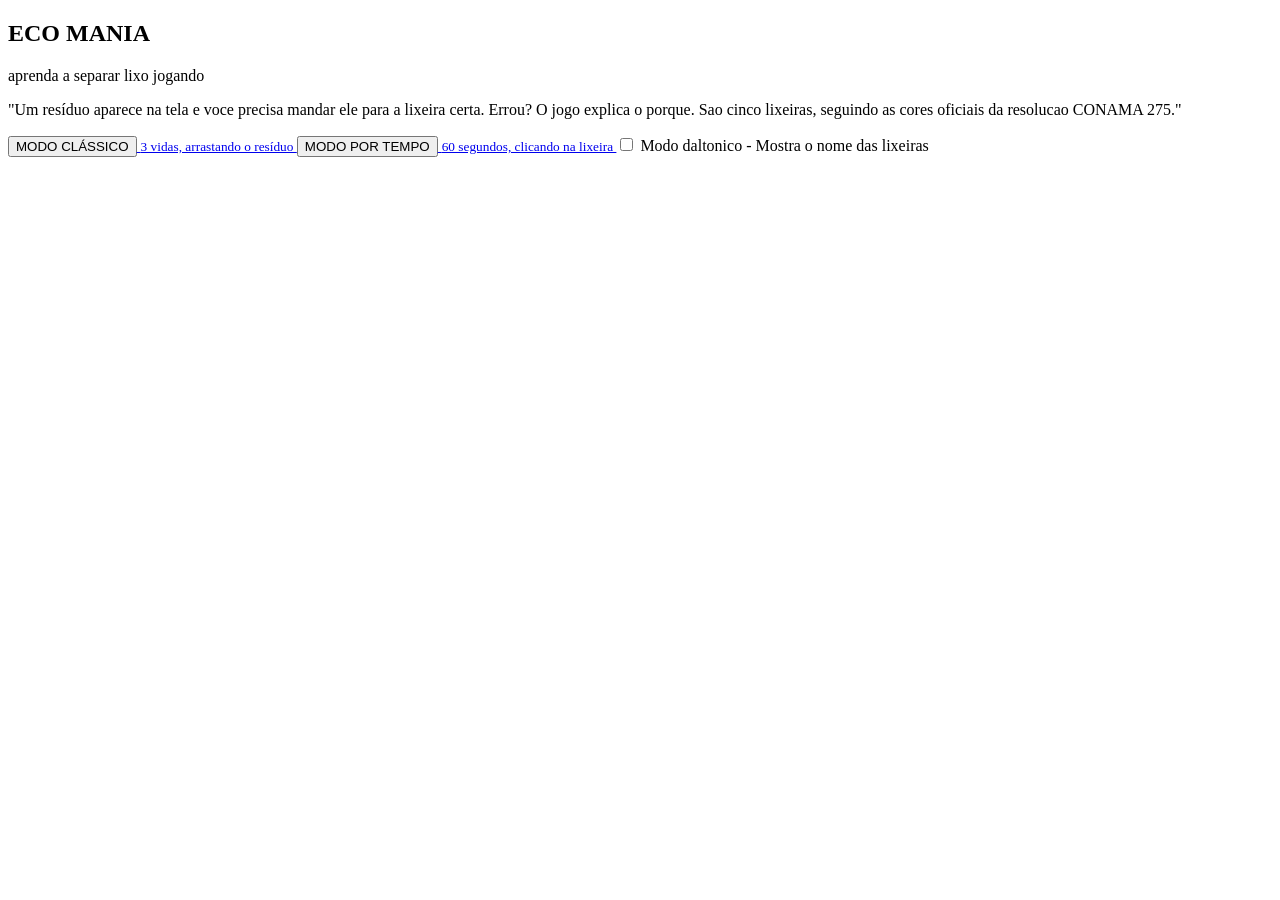
==== index.html @ cfa7be0a "Update index.html" ====
<!DOCTYPE html>
<html lang="pt-BR">
    <head>
        <meta charset="utf-8">
        <meta name="viewport" content="width=device-width, initial-scale=1.0">
        <meta title="ECO MANIA - Aprenda a separar o lixo">

    </head>
    <body>
        <section id="tela-inicial" class="tela ativa">

            <h1>ECO MANIA</h1>

            <p class="subtitulo"> aprenda a separar lixo jogando </p>
            <p class="descricao"> 
                "Um resíduo aparece na tela e voce precisa mandar ele para a lixeira certa.
                Errou? O jogo explica o porque. Sao cinco lixeiras, seguindo as cores
                oficiais da resolucao CONAMA 275." </p>
                
            <a href="game_regular.html">
                <button> MODO CLÁSSICO </button>
                <small> 3 vidas, arrastando o resíduo </small>
            </a>
            
            <a href="game_timed.html">
                <button> MODO POR TEMPO </button>
                <small> 60 segundos, clicando na lixeira </small>
            </a>

            <label class="opcao-acessibilidade">
            <input type="checkbox" id="check-daltonico">
            <span> Modo daltonico - Mostra o nome das lixeiras </span>
            </label>

        </section>
    </body>

</html>
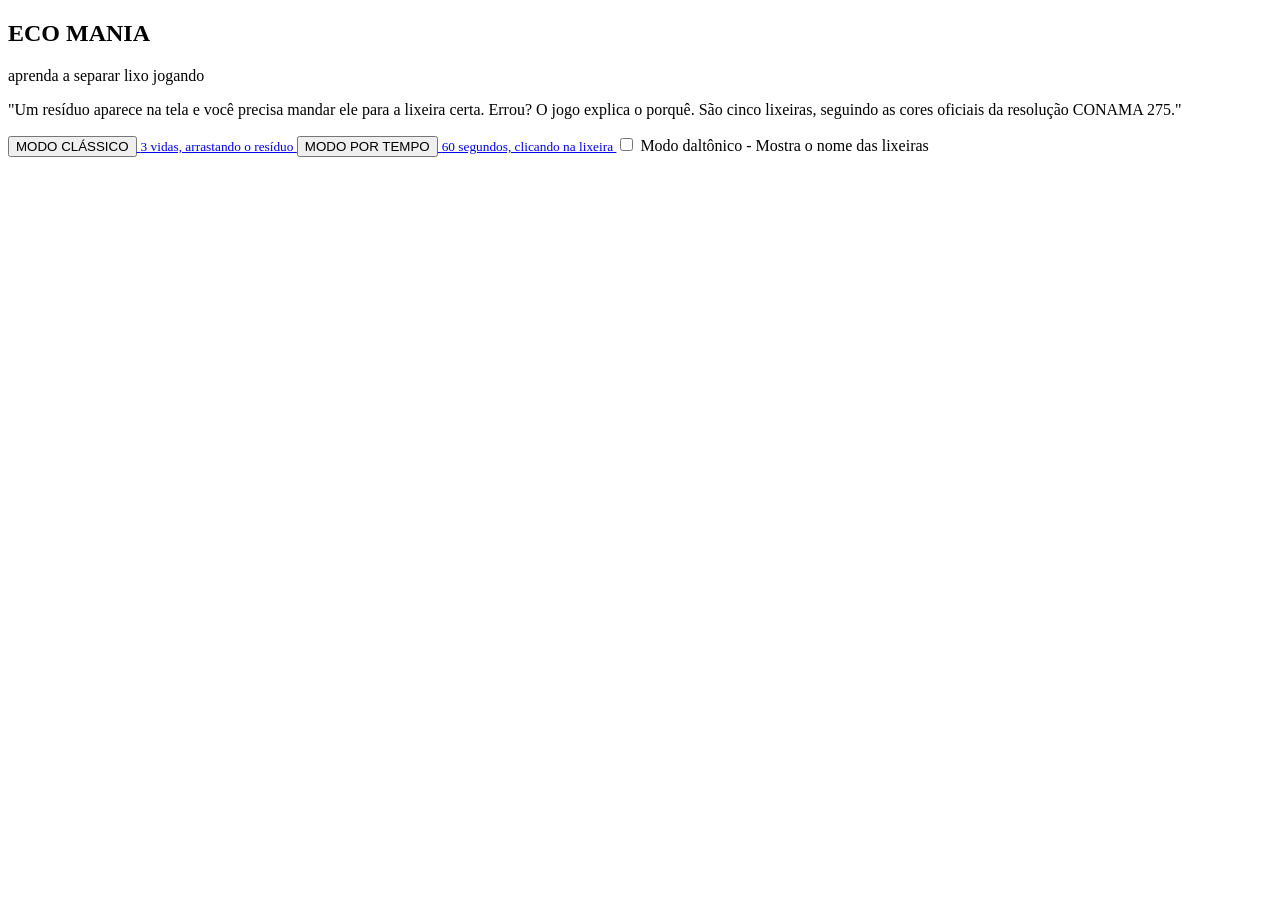
==== commit d236f3fb: "Adicionar o arquivo style.css (ainda não criado) ao html e arrumar alguns erros" ====
--- a/index.html
+++ b/index.html
@@ -4,7 +4,7 @@
         <meta charset="utf-8">
         <meta name="viewport" content="width=device-width, initial-scale=1.0">
         <meta title="ECO MANIA - Aprenda a separar o lixo">
-
+        <link rel="stylesheet" href="style.css">
     </head>
     <body>
         <section id="tela-inicial" class="tela ativa">
@@ -13,9 +13,9 @@
 
             <p class="subtitulo"> aprenda a separar lixo jogando </p>
             <p class="descricao"> 
-                "Um resíduo aparece na tela e voce precisa mandar ele para a lixeira certa.
-                Errou? O jogo explica o porque. Sao cinco lixeiras, seguindo as cores
-                oficiais da resolucao CONAMA 275." </p>
+                "Um resíduo aparece na tela e você precisa mandar ele para a lixeira certa.
+                Errou? O jogo explica o porquê. São cinco lixeiras, seguindo as cores
+                oficiais da resolução CONAMA 275." </p>
                 
             <a href="game_regular.html">
                 <button> MODO CLÁSSICO </button>
@@ -29,7 +29,7 @@
 
             <label class="opcao-acessibilidade">
             <input type="checkbox" id="check-daltonico">
-            <span> Modo daltonico - Mostra o nome das lixeiras </span>
+            <span> Modo daltônico - Mostra o nome das lixeiras </span>
             </label>
 
         </section>
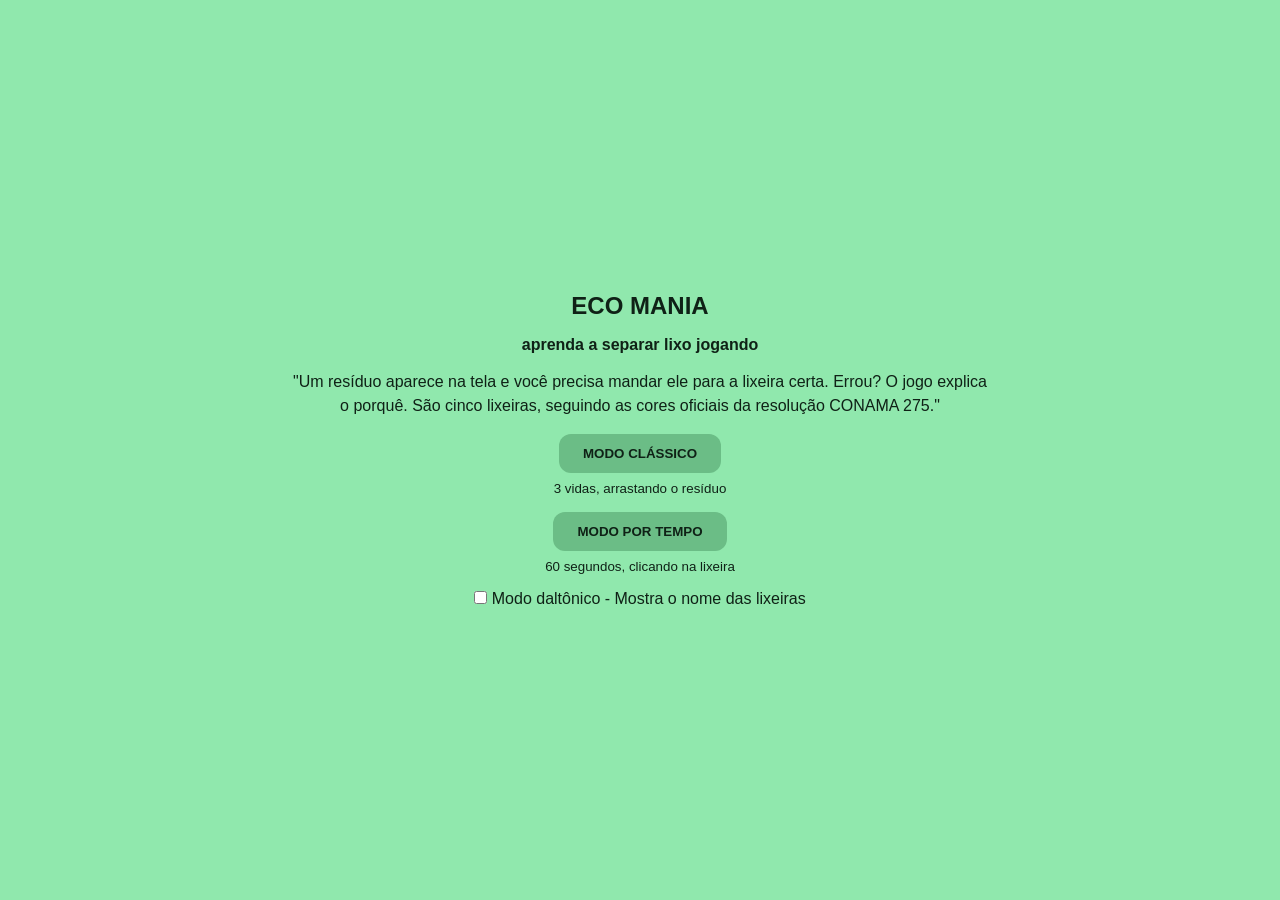
==== commit 3df2bc9c: "Criar css separados" ====
--- a/index.html
+++ b/index.html
@@ -28,8 +28,8 @@
             </a>
 
             <label class="opcao-acessibilidade">
-            <input type="checkbox" id="check-daltonico">
-            <span> Modo daltônico - Mostra o nome das lixeiras </span>
+                <input type="checkbox" id="check-daltonico">
+                <span> Modo daltônico - Mostra o nome das lixeiras </span>
             </label>
 
         </section>
--- a/style.css
+++ b/style.css
@@ -0,0 +1,95 @@
+:root {
+    --cor-fundo: rgb(144, 232, 173);
+    --cor-primaria: rgb(107, 189, 134);
+    --cor-primaria-hover: rgb(87, 155, 109);
+    --cor-texto: rgb(15, 33, 22);
+}
+
+* {
+    margin: 0;
+    padding: 0;
+    box-sizing: border-box;
+}
+
+body {
+    min-height: 100vh;
+    background-color: var(--cor-fundo);
+    color: var(--cor-texto);
+    font-family: Arial, Helvetica, sans-serif;
+}
+
+a {
+    color: inherit;
+    text-decoration: none;
+}
+
+img {
+    max-width: 100%;
+}
+
+h1, h2, h3 {
+    text-align: center;
+}
+
+button {
+    background-color: var(--cor-primaria);
+    border: none;
+    border-radius: 12px;
+    padding: 12px 24px;
+    color: var(--cor-texto);
+    font-weight: bold;
+    cursor: pointer;
+    transition: 0.2s;
+}
+
+button:hover {
+    background-color: var(--cor-primaria-hover);
+}
+
+.tela {
+    min-height: 100vh;
+    display: flex;
+    flex-direction: column;
+    justify-content: center;
+    align-items: center;
+    gap: 16px;
+    padding: 32px;
+    text-align: center;
+}
+
+.subtitulo {
+    font-weight: bold;
+}
+
+.descricao {
+    max-width: 700px;
+    line-height: 1.5;
+}
+
+.tela a {
+    display: flex;
+    flex-direction: column;
+    align-items: center;
+    gap: 8px;
+}
+
+header {
+    background-color: var(--cor-primaria);
+    padding: 16px;
+    display: flex;
+    justify-content: center;
+    align-items: center;
+    gap: 100px;
+}
+
+main {
+    padding: 32px;
+    display: flex;
+    flex-direction: column;
+    align-items: center;
+    gap: 32px;
+}
+
+section {
+    padding: 16px;
+}
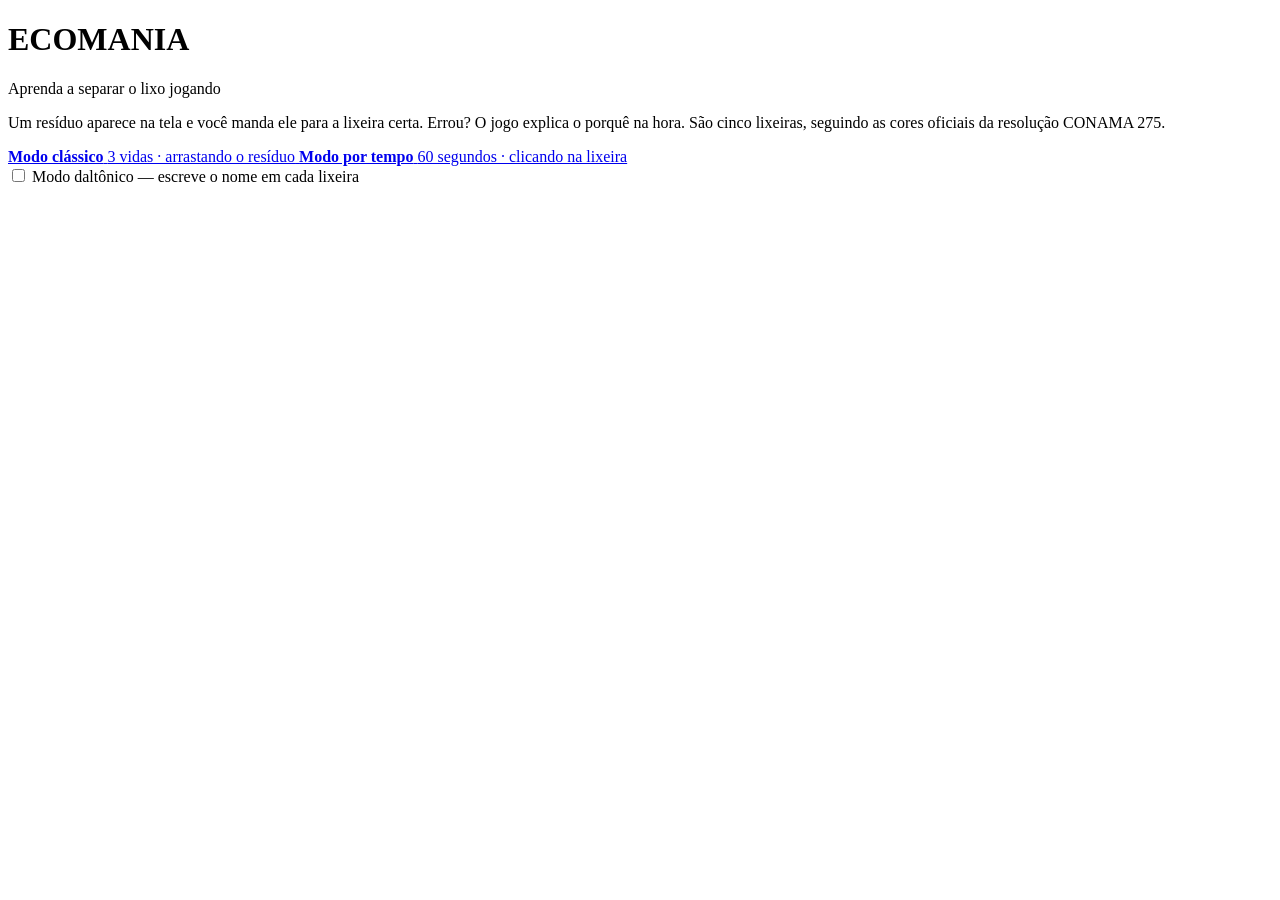
==== commit d4235542: "Update index.html" ====
--- a/index.html
+++ b/index.html
@@ -1,38 +1,47 @@
 <!DOCTYPE html>
 <html lang="pt-BR">
-    <head>
-        <meta charset="utf-8">
-        <meta name="viewport" content="width=device-width, initial-scale=1.0">
-        <meta title="ECO MANIA - Aprenda a separar o lixo">
-        <link rel="stylesheet" href="style.css">
-    </head>
-    <body>
-        <section id="tela-inicial" class="tela ativa">
+<head>
+    <meta charset="UTF-8">
+    <meta name="viewport" content="width=device-width, initial-scale=1.0">
+    <meta name="description" content="Jogo educativo sobre separação de resíduos, baseado nas cores da resolução CONAMA 275.">
+    <title>Eco Mania — aprenda a separar o lixo</title>
+    <link rel="stylesheet" href="css/style.css">
+    <script src="js/script.js" defer></script>
+</head>
+<body class="tela-menu">
 
-            <h1>ECO MANIA</h1>
+    <main class="painel painel-menu">
 
-            <p class="subtitulo"> aprenda a separar lixo jogando </p>
-            <p class="descricao"> 
-                "Um resíduo aparece na tela e você precisa mandar ele para a lixeira certa.
-                Errou? O jogo explica o porquê. São cinco lixeiras, seguindo as cores
-                oficiais da resolução CONAMA 275." </p>
-                
-            <a href="game_regular.html">
-                <button> MODO CLÁSSICO </button>
-                <small> 3 vidas, arrastando o resíduo </small>
-            </a>
-            
-            <a href="game_timed.html">
-                <button> MODO POR TEMPO </button>
-                <small> 60 segundos, clicando na lixeira </small>
+        <header class="marca">
+            <h1>ECO<span class="marca-destaque">MANIA</span></h1>
+            <p class="marca-faixa"></p>
+            <p class="subtitulo">Aprenda a separar o lixo jogando</p>
+        </header>
+
+        <p class="descricao">
+            Um resíduo aparece na tela e você manda ele para a lixeira certa.
+            Errou? O jogo explica o porquê na hora. São cinco lixeiras, seguindo
+            as cores oficiais da resolução CONAMA 275.
+        </p>
+
+        <nav class="modos">
+            <a class="modo modo-classico" href="game_regular.html">
+                <strong class="modo-nome">Modo clássico</strong>
+                <span class="modo-info">3 vidas · arrastando o resíduo</span>
             </a>
 
-            <label class="opcao-acessibilidade">
-                <input type="checkbox" id="check-daltonico">
-                <span> Modo daltônico - Mostra o nome das lixeiras </span>
-            </label>
+            <a class="modo modo-tempo" href="game_timed.html">
+                <strong class="modo-nome">Modo por tempo</strong>
+                <span class="modo-info">60 segundos · clicando na lixeira</span>
+            </a>
+        </nav>
 
-        </section>
-    </body>
+        <label class="acessibilidade" for="check-daltonico">
+            <input type="checkbox" id="check-daltonico">
+            <span>Modo daltônico — escreve o nome em cada lixeira</span>
+        </label>
 
+    </main>
+
+</body>
 </html>
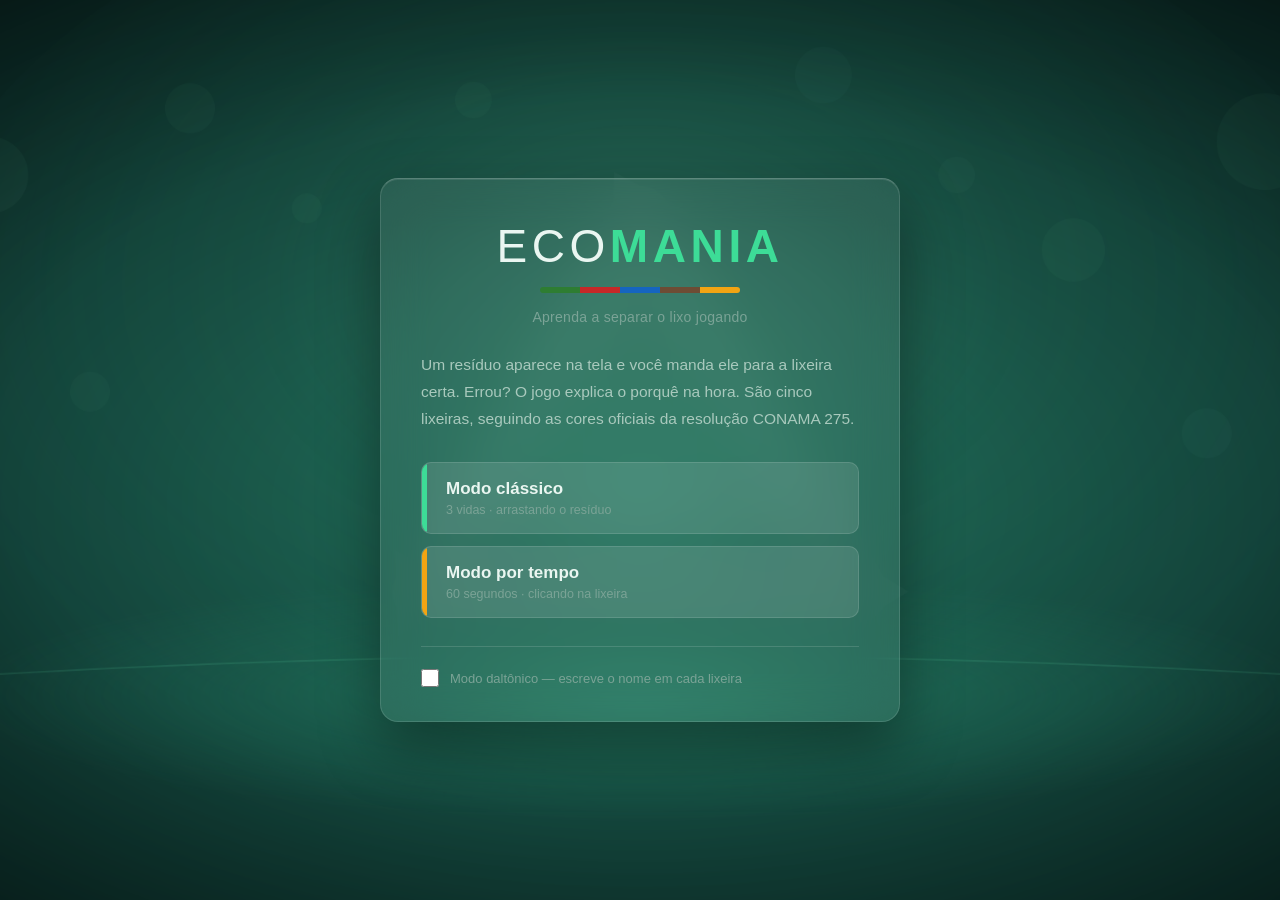
==== commit 057374c2: "Ajustar referência ao css" ====
--- a/index.html
+++ b/index.html
@@ -5,7 +5,7 @@
     <meta name="viewport" content="width=device-width, initial-scale=1.0">
     <meta name="description" content="Jogo educativo sobre separação de resíduos, baseado nas cores da resolução CONAMA 275.">
     <title>Eco Mania — aprenda a separar o lixo</title>
-    <link rel="stylesheet" href="css/style.css">
+    <link rel="stylesheet" href="style.css">
     <script src="js/script.js" defer></script>
 </head>
 <body class="tela-menu">
--- a/style.css
+++ b/style.css
@@ -0,0 +1,731 @@
+:root {
+    /* ambiente */
+    --fundo:          #0a2420;
+    --fundo-solido:   #0e2f29;
+    --painel:         rgba(255, 255, 255, 0.07);
+    --painel-forte:   rgba(255, 255, 255, 0.11);
+    --linha:          rgba(255, 255, 255, 0.13);
+    --linha-forte:    rgba(255, 255, 255, 0.22);
+
+    /* texto */
+    --texto:          #eaf6f1;
+    --texto-medio:    #a9c9bd;
+    --texto-fraco:    #7ba396;
+
+    /* ação */
+    --acento:         #3ddc97;
+    --acento-fundo:   rgba(61, 220, 151, 0.12);
+    --acento-escuro:  #17a06b;
+
+    /* estados */
+    --acerto:         #3ddc97;
+    --erro:           #ff7b72;
+
+    /* cores oficiais da resolução CONAMA 275 */
+    --vidro:          #2e7d32;
+    --plastico:       #c62828;
+    --papel:          #1565c0;
+    --organico:       #6d4c34;
+    --metal:          #f2a413;
+
+    /* medidas */
+    --curva:          18px;
+    --curva-p:        10px;
+    --largura:        980px;
+}
+
+
+* {
+    margin: 0;
+    padding: 0;
+    box-sizing: border-box;
+}
+
+
+body {
+    font-family: "Segoe UI", -apple-system, "Helvetica Neue", Arial, sans-serif;
+    color: var(--texto);
+    background-color: var(--fundo);
+    background-image: url("../assets/cenario.png");
+    background-size: cover;
+    background-position: center;
+    background-repeat: no-repeat;
+    background-attachment: fixed;
+    min-height: 100vh;
+    padding: 32px 20px;
+    display: flex;
+    flex-direction: column;
+    align-items: center;
+    justify-content: center;
+    gap: 22px;
+    -webkit-font-smoothing: antialiased;
+}
+
+
+.tela-jogo {
+    justify-content: space-between;
+}
+
+
+.painel {
+    width: 100%;
+    background-color: var(--painel);
+    -webkit-backdrop-filter: blur(22px);
+    backdrop-filter: blur(22px);
+    border: 1px solid var(--linha);
+    border-top-color: var(--linha-forte);
+    border-radius: var(--curva);
+    box-shadow: 0 24px 60px rgba(0, 0, 0, 0.42),
+                inset 0 1px 0 rgba(255, 255, 255, 0.10);
+}
+
+
+.painel-menu {
+    max-width: 520px;
+    padding: 44px 40px 34px;
+    text-align: center;
+}
+
+.marca h1 {
+    font-size: clamp(30px, 7vw, 46px);
+    font-weight: 300;
+    letter-spacing: 0.10em;
+    line-height: 1;
+}
+
+
+.marca-destaque {
+    font-weight: 800;
+    color: var(--acento);
+}
+
+
+.marca-faixa {
+    height: 6px;
+    width: 200px;
+    margin: 18px auto 0;
+    border-radius: 3px;
+    background: linear-gradient(90deg,
+        var(--vidro)    0    20%,
+        var(--plastico) 20%  40%,
+        var(--papel)    40%  60%,
+        var(--organico) 60%  80%,
+        var(--metal)    80%  100%);
+}
+
+.subtitulo {
+    margin-top: 16px;
+    font-size: 14px;
+    color: var(--texto-fraco);
+    letter-spacing: 0.02em;
+}
+
+.descricao {
+    margin: 26px 0 30px;
+    font-size: 15.5px;
+    line-height: 1.75;
+    color: var(--texto-medio);
+    text-align: left;
+}
+
+
+.modos {
+    display: flex;
+    flex-direction: column;
+    gap: 12px;
+}
+
+
+.modo {
+    display: block;
+    text-decoration: none;
+    color: var(--texto);
+    background-color: var(--painel-forte);
+    border: 1px solid var(--linha);
+    border-radius: var(--curva-p);
+    padding: 16px 20px 16px 24px;
+    text-align: left;
+    position: relative;
+    overflow: hidden;
+    transition: transform 0.2s, background-color 0.2s, border-color 0.2s;
+}
+
+
+.modo::before {
+    content: "";
+    position: absolute;
+    left: 0;
+    top: 0;
+    bottom: 0;
+    width: 5px;
+}
+
+.modo-classico::before { background-color: var(--acento); }
+.modo-tempo::before    { background-color: var(--metal); }
+
+.modo-nome {
+    display: block;
+    font-size: 17px;
+    font-weight: 700;
+}
+
+.modo-info {
+    display: block;
+    font-size: 12.5px;
+    color: var(--texto-fraco);
+    margin-top: 4px;
+}
+
+
+.modo:hover {
+    transform: translateX(4px);
+    background-color: rgba(255, 255, 255, 0.15);
+    border-color: var(--linha-forte);
+}
+
+
+.acessibilidade {
+    display: flex;
+    align-items: center;
+    gap: 11px;
+    margin-top: 28px;
+    padding-top: 22px;
+    border-top: 1px solid var(--linha);
+    font-size: 13px;
+    color: var(--texto-fraco);
+    text-align: left;
+    cursor: pointer;
+}
+
+.acessibilidade input {
+    width: 18px;
+    height: 18px;
+    flex-shrink: 0;
+    cursor: pointer;
+    accent-color: var(--acento);
+}
+
+
+.hud {
+    width: 100%;
+    max-width: var(--largura);
+    background-color: var(--painel);
+    -webkit-backdrop-filter: blur(22px);
+    backdrop-filter: blur(22px);
+    border: 1px solid var(--linha);
+    border-radius: var(--curva);
+    padding: 16px 30px;
+
+    display: flex;
+    align-items: center;
+    justify-content: space-between;
+    gap: 24px;
+}
+
+.hud-modo {
+    font-size: 16px;
+    font-weight: 700;
+    color: var(--acento);
+    letter-spacing: 0.02em;
+}
+
+.hud-item {
+    text-align: center;
+}
+
+.hud-rotulo {
+    display: block;
+    font-size: 10.5px;
+    font-weight: 700;
+    color: var(--texto-fraco);
+    text-transform: uppercase;
+    letter-spacing: 0.14em;
+}
+
+
+.hud-item output {
+    display: block;
+    margin-top: 4px;
+    font-size: 26px;
+    font-weight: 800;
+    letter-spacing: -0.02em;
+    font-variant-numeric: tabular-nums;
+}
+
+#vidas {
+    color: var(--erro);
+    letter-spacing: 0.06em;
+    white-space: nowrap;
+}
+
+.hud-relogio output {
+    font-size: 34px;
+    color: var(--metal);
+}
+
+
+.arena {
+    width: 100%;
+    max-width: var(--largura);
+    display: flex;
+    flex-direction: column;
+    align-items: center;
+    gap: 18px;
+}
+
+
+.palco {
+    position: relative;
+    display: flex;
+    flex-direction: column;
+    align-items: center;
+    padding: 14px 40px 10px;
+}
+
+
+.palco::before {
+    content: "";
+    position: absolute;
+    left: 50%;
+    top: 50%;
+    transform: translate(-50%, -50%);
+    width: 300px;
+    height: 300px;
+    border-radius: 50%;
+    background: radial-gradient(circle,
+        rgba(61, 220, 151, 0.26) 0%,
+        rgba(61, 220, 151, 0.08) 45%,
+        rgba(61, 220, 151, 0) 70%);
+
+    
+    z-index: -1;
+}
+
+.residuo {
+    width: clamp(96px, 20vw, 148px);
+    height: clamp(96px, 20vw, 148px);
+    object-fit: contain;
+    filter: drop-shadow(0 14px 18px rgba(0, 0, 0, 0.45));
+    cursor: grab;
+    transition: transform 0.2s;
+}
+
+.residuo:hover  { transform: scale(1.05); }
+.residuo:active { cursor: grabbing; }
+
+.residuo-nome {
+    margin-top: 10px;
+    font-size: 14px;
+    font-weight: 600;
+    color: var(--texto-medio);
+}
+
+
+.feedback {
+    min-height: 46px;
+    max-width: 620px;
+    display: flex;
+    align-items: center;
+    justify-content: center;
+    text-align: center;
+
+    font-size: 14px;
+    line-height: 1.55;
+    color: var(--texto-medio);
+    padding: 11px 22px;
+
+    background-color: var(--painel);
+    border: 1px solid var(--linha);
+    border-radius: 999px;
+}
+
+
+.feedback.acerto {
+    color: var(--acerto);
+    border-color: rgba(61, 220, 151, 0.45);
+    background-color: rgba(61, 220, 151, 0.12);
+}
+
+.feedback.erro {
+    color: var(--erro);
+    border-color: rgba(255, 123, 114, 0.45);
+    background-color: rgba(255, 123, 114, 0.12);
+}
+
+
+.lixeiras {
+    display: flex;
+    justify-content: center;
+    align-items: flex-end;
+    gap: 16px;
+    margin-top: 4px;
+    flex-wrap: wrap;
+}
+
+
+.lixeira {
+    background: none;
+    border: none;
+    padding: 8px 6px;
+    cursor: pointer;
+    font-family: inherit;
+
+    display: flex;
+    flex-direction: column;
+    align-items: center;
+
+    transition: transform 0.22s;
+}
+
+.lixeira img {
+    display: block;
+    width: clamp(58px, 9vw, 112px);
+    height: auto;
+    filter: drop-shadow(0 14px 16px rgba(0, 0, 0, 0.5));
+    transition: filter 0.22s;
+    pointer-events: none;
+}
+
+
+.lixeira:hover {
+    transform: translateY(-14px);
+}
+
+
+.lixeira[data-tipo="vidro"]:hover img {
+    filter: drop-shadow(0 18px 20px rgba(0, 0, 0, 0.5))
+            drop-shadow(0 0 22px var(--vidro));
+}
+.lixeira[data-tipo="plastico"]:hover img {
+    filter: drop-shadow(0 18px 20px rgba(0, 0, 0, 0.5))
+            drop-shadow(0 0 22px var(--plastico));
+}
+.lixeira[data-tipo="papel"]:hover img {
+    filter: drop-shadow(0 18px 20px rgba(0, 0, 0, 0.5))
+            drop-shadow(0 0 22px var(--papel));
+}
+.lixeira[data-tipo="organico"]:hover img {
+    filter: drop-shadow(0 18px 20px rgba(0, 0, 0, 0.5))
+            drop-shadow(0 0 22px #a97c52);
+}
+.lixeira[data-tipo="metal"]:hover img {
+    filter: drop-shadow(0 18px 20px rgba(0, 0, 0, 0.5))
+            drop-shadow(0 0 22px var(--metal));
+}
+
+
+.lixeira-nome {
+    display: none;
+    margin-top: 10px;
+    font-size: 11px;
+    font-weight: 800;
+    text-transform: uppercase;
+    letter-spacing: 0.09em;
+    color: var(--fundo);
+    background-color: var(--texto);
+    padding: 4px 11px;
+    border-radius: 999px;
+}
+
+
+body.daltonico .lixeira-nome {
+    display: block;
+}
+
+
+.painel-final {
+    max-width: 540px;
+    padding: 38px 36px 32px;
+    text-align: center;
+}
+
+.selo {
+    display: inline-block;
+    font-size: 11px;
+    font-weight: 800;
+    text-transform: uppercase;
+    letter-spacing: 0.16em;
+    color: var(--acento);
+    background-color: var(--acento-fundo);
+    border: 1px solid rgba(61, 220, 151, 0.3);
+    padding: 6px 14px;
+    border-radius: 999px;
+    margin-bottom: 16px;
+}
+
+.cabecalho-final h1 {
+    font-size: 30px;
+    font-weight: 800;
+    letter-spacing: -0.02em;
+}
+
+.destaque {
+    margin: 26px 0 20px;
+    padding: 24px;
+    background-color: rgba(0, 0, 0, 0.22);
+    border: 1px solid var(--linha);
+    border-radius: var(--curva-p);
+}
+
+.destaque-rotulo {
+    font-size: 11px;
+    font-weight: 700;
+    text-transform: uppercase;
+    letter-spacing: 0.14em;
+    color: var(--texto-fraco);
+}
+
+.destaque-numero {
+    display: block;
+    margin: 6px 0 8px;
+    font-size: clamp(42px, 11vw, 60px);
+    font-weight: 800;
+    line-height: 1;
+    color: var(--acento);
+    letter-spacing: -0.03em;
+    font-variant-numeric: tabular-nums;
+}
+
+.destaque-recorde {
+    font-size: 13px;
+    color: var(--texto-fraco);
+}
+
+.resultado {
+    margin-bottom: 16px;
+    padding: 20px 22px;
+    background-color: var(--painel-forte);
+    border: 1px solid var(--linha);
+    border-radius: var(--curva-p);
+    text-align: left;
+}
+
+.resultado h2,
+.licao h2 {
+    font-size: 13px;
+    font-weight: 800;
+    text-transform: uppercase;
+    letter-spacing: 0.12em;
+    color: var(--texto-fraco);
+    margin-bottom: 6px;
+}
+
+.linha {
+    display: flex;
+    justify-content: space-between;
+    align-items: baseline;
+    gap: 14px;
+    font-size: 14.5px;
+    color: var(--texto-medio);
+    padding: 11px 0;
+    border-bottom: 1px solid var(--linha);
+}
+
+
+.linha:last-child {
+    border-bottom: none;
+}
+
+.linha output {
+    font-size: 19px;
+    font-weight: 800;
+    color: var(--texto);
+    font-variant-numeric: tabular-nums;
+}
+
+.licao {
+    padding: 20px 22px;
+    background-color: rgba(242, 164, 19, 0.10);
+    border: 1px solid rgba(242, 164, 19, 0.28);
+    border-radius: var(--curva-p);
+    text-align: left;
+}
+
+.licao p {
+    font-size: 14px;
+    line-height: 1.65;
+    color: var(--texto-medio);
+}
+
+
+.acoes {
+    display: flex;
+    flex-direction: column;
+    gap: 10px;
+    margin-top: 24px;
+}
+
+.botao {
+    display: inline-block;
+    text-decoration: none;
+    font-size: 15px;
+    font-weight: 700;
+    padding: 14px 26px;
+    border-radius: var(--curva-p);
+    transition: transform 0.18s, background-color 0.18s;
+}
+
+.botao-principal {
+    background-color: var(--acento);
+    color: #06231b;
+}
+
+.botao-principal:hover {
+    background-color: #58e9ab;
+    transform: translateY(-2px);
+}
+
+.botao-discreto {
+    background-color: var(--painel-forte);
+    color: var(--texto-medio);
+    border: 1px solid var(--linha);
+}
+
+.botao-discreto:hover {
+    background-color: rgba(255, 255, 255, 0.16);
+    color: var(--texto);
+}
+
+.rodape {
+    font-size: 12px;
+    color: var(--texto-fraco);
+}
+
+
+a:focus-visible,
+button:focus-visible,
+input:focus-visible {
+    outline: 3px solid var(--acento);
+    outline-offset: 4px;
+    border-radius: var(--curva-p);
+}
+
+
+/* ---------- TABLET ---------- */
+@media (max-width: 900px) {
+    body {
+        padding: 24px 16px;
+    }
+
+    .hud {
+        padding: 14px 20px;
+        gap: 16px;
+    }
+
+    .lixeiras {
+        gap: 12px;
+    }
+}
+
+
+/* ---------- CELULAR ---------- */
+@media (max-width: 620px) {
+
+    body {
+        background-attachment: scroll;
+        padding: 18px 14px;
+        gap: 16px;
+    }
+
+    .painel-menu,
+    .painel-final {
+        padding: 30px 22px 24px;
+    }
+
+    .hud {
+        padding: 13px 16px;
+        gap: 12px;
+    }
+
+    .hud-modo       { font-size: 13px; }
+    .hud-rotulo     { font-size: 9.5px; letter-spacing: 0.10em; }
+    .hud-item output { font-size: 20px; }
+    .hud-relogio output { font-size: 26px; }
+
+    .lixeiras   { gap: 10px; }
+    .lixeira    { padding: 6px 3px; }
+    .lixeira-nome { font-size: 9.5px; padding: 3px 8px; letter-spacing: 0.06em; }
+
+    .feedback {
+        font-size: 13px;
+        padding: 10px 18px;
+        border-radius: 16px;
+    }
+
+    .descricao { font-size: 14.5px; }
+    .cabecalho-final h1 { font-size: 24px; }
+    .resultado, .licao { padding: 16px 18px; }
+    .linha { font-size: 13.5px; padding: 9px 0; }
+}
+
+
+/* ---------- CELULAR ESTREITO ---------- */
+@media (max-width: 400px) {
+
+    .lixeiras {
+        gap: 8px;
+    }
+
+    .hud {
+        flex-wrap: wrap;
+        gap: 10px;
+        text-align: center;
+    }
+
+    .hud-modo {
+        flex-basis: 100%;
+        padding-bottom: 10px;
+        border-bottom: 1px solid var(--linha);
+    }
+
+    .hud-item {
+        flex: 1;
+    }
+
+    .lixeiras {
+        max-width: 258px;
+        margin-left: auto;
+        margin-right: auto;
+    }
+}
+
+
+
+@media (max-height: 520px) and (orientation: landscape) {
+    body {
+        padding: 10px 16px;
+        gap: 8px;
+        background-attachment: scroll;
+    }
+
+    .hud {
+        padding: 8px 18px;
+    }
+
+    .hud-rotulo      { font-size: 9px; }
+    .hud-item output { font-size: 17px; margin-top: 1px; }
+    .hud-relogio output { font-size: 22px; }
+
+    .arena  { gap: 8px; }
+    .palco  { padding: 4px 20px 0; }
+
+    .residuo {
+        width: clamp(64px, 13vh, 96px);
+        height: clamp(64px, 13vh, 96px);
+    }
+
+    .palco::before { width: 170px; height: 170px; }
+    .residuo-nome  { margin-top: 4px; font-size: 12px; }
+
+    .feedback {
+        min-height: 0;
+        padding: 7px 16px;
+        font-size: 12.5px;
+    }
+
+    .lixeira img  { width: clamp(52px, 19vh, 84px); }
+    .lixeira      { padding: 3px; }
+    .lixeira-nome { margin-top: 5px; }
+
+    .botao { padding: 9px 20px; font-size: 13px; }
+}
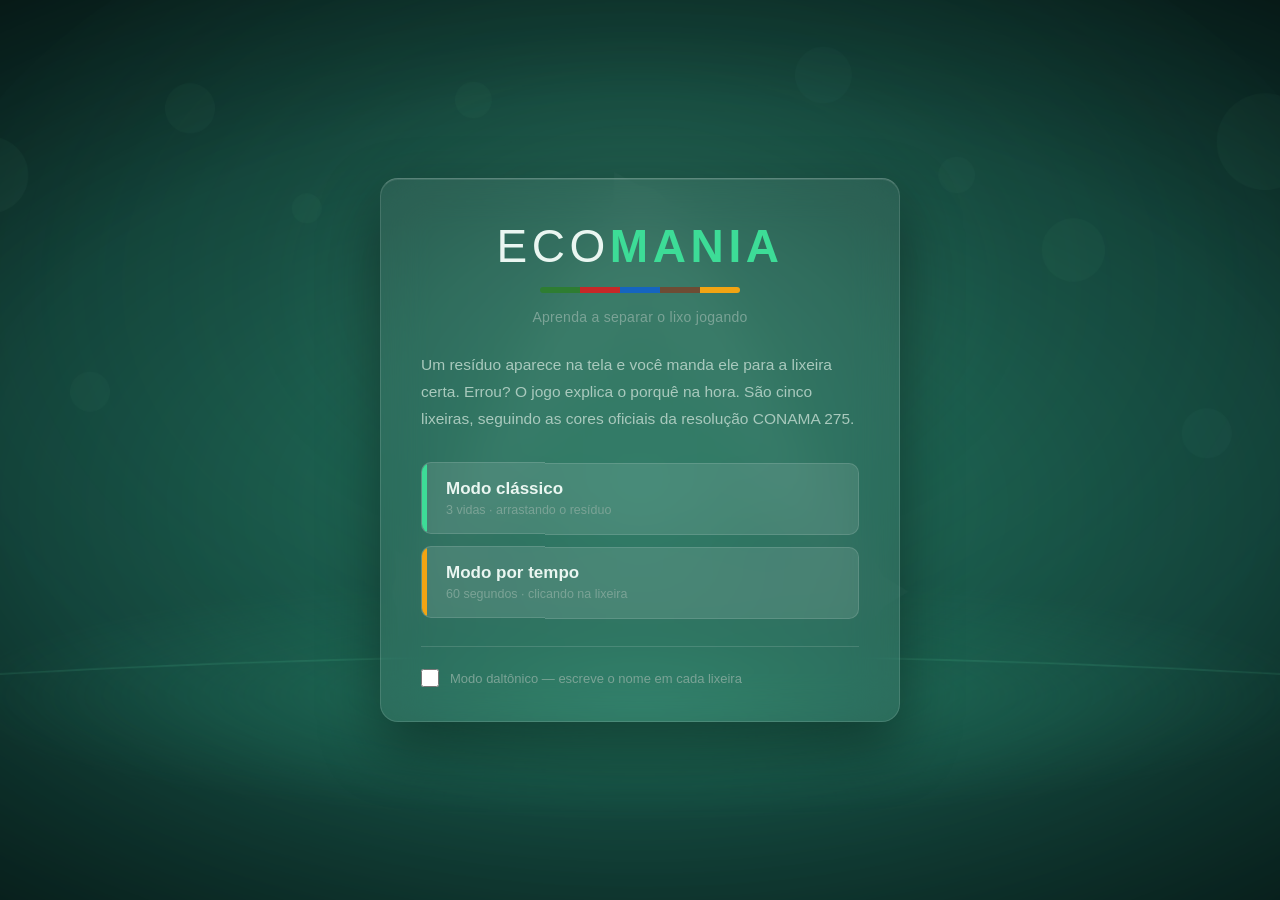
==== commit 74521143: "Última atualização dos arquivos fonte (Sem assets)" ====
--- a/index.html
+++ b/index.html
@@ -5,7 +5,7 @@
     <meta name="viewport" content="width=device-width, initial-scale=1.0">
     <meta name="description" content="Jogo educativo sobre separação de resíduos, baseado nas cores da resolução CONAMA 275.">
     <title>Eco Mania — aprenda a separar o lixo</title>
-    <link rel="stylesheet" href="style.css">
+    <link rel="stylesheet" href="css/style.css">
     <script src="js/script.js" defer></script>
 </head>
 <body class="tela-menu">
@@ -36,6 +36,12 @@
             </a>
         </nav>
 
+        <section class="historico" id="historico">
+            <h2>Suas últimas partidas</h2>
+            <p class="historico-linha" id="historico-ultima">—</p>
+            <p class="historico-linha" id="historico-penultima">—</p>
+        </section>
+
         <label class="acessibilidade" for="check-daltonico">
             <input type="checkbox" id="check-daltonico">
             <span>Modo daltônico — escreve o nome em cada lixeira</span>
--- a/css/style.css
+++ b/css/style.css
@@ -0,0 +1,797 @@
+:root {
+    /* ambiente */
+    --fundo:          #0a2420;
+    --fundo-solido:   #0e2f29;
+    --painel:         rgba(255, 255, 255, 0.07);
+    --painel-forte:   rgba(255, 255, 255, 0.11);
+    --linha:          rgba(255, 255, 255, 0.13);
+    --linha-forte:    rgba(255, 255, 255, 0.22);
+
+    /* texto */
+    --texto:          #eaf6f1;
+    --texto-medio:    #a9c9bd;
+    --texto-fraco:    #7ba396;
+
+    /* ação */
+    --acento:         #3ddc97;
+    --acento-fundo:   rgba(61, 220, 151, 0.12);
+    --acento-escuro:  #17a06b;
+
+    /* estados */
+    --acerto:         #3ddc97;
+    --erro:           #ff7b72;
+
+    /* cores oficiais da resolução CONAMA 275 */
+    --vidro:          #2e7d32;
+    --plastico:       #c62828;
+    --papel:          #1565c0;
+    --organico:       #6d4c34;
+    --metal:          #f2a413;
+
+    /* medidas */
+    --curva:          18px;
+    --curva-p:        10px;
+    --largura:        980px;
+}
+
+
+* {
+    margin: 0;
+    padding: 0;
+    box-sizing: border-box;
+}
+
+
+body {
+    font-family: "Segoe UI", -apple-system, "Helvetica Neue", Arial, sans-serif;
+    color: var(--texto);
+    background-color: var(--fundo);
+    background-image: url("../assets/cenario.png");
+    background-size: cover;
+    background-position: center;
+    background-repeat: no-repeat;
+    background-attachment: fixed;
+    min-height: 100vh;
+    padding: 32px 20px;
+    display: flex;
+    flex-direction: column;
+    align-items: center;
+    justify-content: center;
+    gap: 22px;
+    -webkit-font-smoothing: antialiased;
+}
+
+
+.tela-jogo {
+    justify-content: space-between;
+}
+
+
+.painel {
+    width: 100%;
+    background-color: var(--painel);
+    -webkit-backdrop-filter: blur(22px);
+    backdrop-filter: blur(22px);
+    border: 1px solid var(--linha);
+    border-top-color: var(--linha-forte);
+    border-radius: var(--curva);
+    box-shadow: 0 24px 60px rgba(0, 0, 0, 0.42),
+                inset 0 1px 0 rgba(255, 255, 255, 0.10);
+}
+
+
+.painel-menu {
+    max-width: 520px;
+    padding: 44px 40px 34px;
+    text-align: center;
+}
+
+.marca h1 {
+    font-size: clamp(30px, 7vw, 46px);
+    font-weight: 300;
+    letter-spacing: 0.10em;
+    line-height: 1;
+}
+
+
+.marca-destaque {
+    font-weight: 800;
+    color: var(--acento);
+}
+
+
+.marca-faixa {
+    height: 6px;
+    width: 200px;
+    margin: 18px auto 0;
+    border-radius: 3px;
+    background: linear-gradient(90deg,
+        var(--vidro)    0    20%,
+        var(--plastico) 20%  40%,
+        var(--papel)    40%  60%,
+        var(--organico) 60%  80%,
+        var(--metal)    80%  100%);
+}
+
+.subtitulo {
+    margin-top: 16px;
+    font-size: 14px;
+    color: var(--texto-fraco);
+    letter-spacing: 0.02em;
+}
+
+.descricao {
+    margin: 26px 0 30px;
+    font-size: 15.5px;
+    line-height: 1.75;
+    color: var(--texto-medio);
+    text-align: left;
+}
+
+
+.modos {
+    display: flex;
+    flex-direction: column;
+    gap: 12px;
+}
+
+
+.modo {
+    display: block;
+    text-decoration: none;
+    color: var(--texto);
+    background-color: var(--painel-forte);
+    border: 1px solid var(--linha);
+    border-radius: var(--curva-p);
+    padding: 16px 20px 16px 24px;
+    text-align: left;
+    position: relative;
+    overflow: hidden;
+    transition: transform 0.2s, background-color 0.2s, border-color 0.2s;
+}
+
+
+.modo::before {
+    content: "";
+    position: absolute;
+    left: 0;
+    top: 0;
+    bottom: 0;
+    width: 5px;
+}
+
+.modo-classico::before { background-color: var(--acento); }
+.modo-tempo::before    { background-color: var(--metal); }
+
+.modo-nome {
+    display: block;
+    font-size: 17px;
+    font-weight: 700;
+}
+
+.modo-info {
+    display: block;
+    font-size: 12.5px;
+    color: var(--texto-fraco);
+    margin-top: 4px;
+}
+
+
+.modo:hover {
+    transform: translateX(4px);
+    background-color: rgba(255, 255, 255, 0.15);
+    border-color: var(--linha-forte);
+}
+
+
+/* histórico das duas últimas partidas, na tela inicial */
+.historico {
+    margin-top: 24px;
+    padding: 16px 18px;
+    background-color: rgba(0, 0, 0, 0.18);
+    border: 1px solid var(--linha);
+    border-radius: var(--curva-p);
+    text-align: left;
+}
+
+.historico h2 {
+    font-size: 11px;
+    font-weight: 800;
+    text-transform: uppercase;
+    letter-spacing: 0.13em;
+    color: var(--texto-fraco);
+    margin-bottom: 8px;
+    border: none;
+    padding: 0;
+}
+
+.historico-linha {
+    font-size: 13px;
+    color: var(--texto-medio);
+    padding: 5px 0;
+}
+
+.historico-linha + .historico-linha {
+    color: var(--texto-fraco);
+    border-top: 1px solid var(--linha);
+}
+
+/* touch-action: none avisa o navegador que o dedo nesta imagem
+   é para arrastar, e não para rolar a página. Sem isso, no
+   celular a página rola e o arrasto nunca acontece. */
+.residuo {
+    touch-action: none;
+    -webkit-user-select: none;
+    user-select: none;
+
+    /* position: relative faz o z-index do arrasto valer */
+    position: relative;
+}
+
+/* durante o arrasto a imagem não reage ao hover nem faz
+   transição, senão ela "persegue" o dedo com atraso */
+.residuo.arrastando {
+    transition: none;
+    opacity: 0.9;
+}
+
+.acessibilidade {
+    display: flex;
+    align-items: center;
+    gap: 11px;
+    margin-top: 28px;
+    padding-top: 22px;
+    border-top: 1px solid var(--linha);
+    font-size: 13px;
+    color: var(--texto-fraco);
+    text-align: left;
+    cursor: pointer;
+}
+
+.acessibilidade input {
+    width: 18px;
+    height: 18px;
+    flex-shrink: 0;
+    cursor: pointer;
+    accent-color: var(--acento);
+}
+
+
+.hud {
+    width: 100%;
+    max-width: var(--largura);
+    background-color: var(--painel);
+    -webkit-backdrop-filter: blur(22px);
+    backdrop-filter: blur(22px);
+    border: 1px solid var(--linha);
+    border-radius: var(--curva);
+    padding: 16px 30px;
+
+    display: flex;
+    align-items: center;
+    justify-content: space-between;
+    gap: 24px;
+}
+
+.hud-modo {
+    font-size: 16px;
+    font-weight: 700;
+    color: var(--acento);
+    letter-spacing: 0.02em;
+}
+
+.hud-item {
+    text-align: center;
+}
+
+.hud-rotulo {
+    display: block;
+    font-size: 10.5px;
+    font-weight: 700;
+    color: var(--texto-fraco);
+    text-transform: uppercase;
+    letter-spacing: 0.14em;
+}
+
+
+.hud-item output {
+    display: block;
+    margin-top: 4px;
+    font-size: 26px;
+    font-weight: 800;
+    letter-spacing: -0.02em;
+    font-variant-numeric: tabular-nums;
+}
+
+#vidas {
+    color: var(--erro);
+    letter-spacing: 0.06em;
+    white-space: nowrap;
+}
+
+.hud-relogio output {
+    font-size: 34px;
+    color: var(--metal);
+}
+
+
+.arena {
+    width: 100%;
+    max-width: var(--largura);
+    display: flex;
+    flex-direction: column;
+    align-items: center;
+    gap: 18px;
+}
+
+
+.palco {
+    position: relative;
+    display: flex;
+    flex-direction: column;
+    align-items: center;
+    padding: 14px 40px 10px;
+}
+
+
+.palco::before {
+    content: "";
+    position: absolute;
+    left: 50%;
+    top: 50%;
+    transform: translate(-50%, -50%);
+    width: 300px;
+    height: 300px;
+    border-radius: 50%;
+    background: radial-gradient(circle,
+        rgba(61, 220, 151, 0.26) 0%,
+        rgba(61, 220, 151, 0.08) 45%,
+        rgba(61, 220, 151, 0) 70%);
+
+    
+    z-index: -1;
+}
+
+.residuo {
+    width: clamp(96px, 20vw, 148px);
+    height: clamp(96px, 20vw, 148px);
+    object-fit: contain;
+    filter: drop-shadow(0 14px 18px rgba(0, 0, 0, 0.45));
+    cursor: grab;
+    transition: transform 0.2s;
+}
+
+.residuo:hover  { transform: scale(1.05); }
+.residuo:active { cursor: grabbing; }
+
+.residuo-nome {
+    margin-top: 10px;
+    font-size: 14px;
+    font-weight: 600;
+    color: var(--texto-medio);
+}
+
+
+.feedback {
+    min-height: 46px;
+    max-width: 620px;
+    display: flex;
+    align-items: center;
+    justify-content: center;
+    text-align: center;
+
+    font-size: 14px;
+    line-height: 1.55;
+    color: var(--texto-medio);
+    padding: 11px 22px;
+
+    background-color: var(--painel);
+    border: 1px solid var(--linha);
+    border-radius: 999px;
+}
+
+
+.feedback.acerto {
+    color: var(--acerto);
+    border-color: rgba(61, 220, 151, 0.45);
+    background-color: rgba(61, 220, 151, 0.12);
+}
+
+.feedback.erro {
+    color: var(--erro);
+    border-color: rgba(255, 123, 114, 0.45);
+    background-color: rgba(255, 123, 114, 0.12);
+}
+
+
+.lixeiras {
+    display: flex;
+    justify-content: center;
+    align-items: flex-end;
+    gap: 16px;
+    margin-top: 4px;
+    flex-wrap: wrap;
+}
+
+
+.lixeira {
+    background: none;
+    border: none;
+    padding: 8px 6px;
+    cursor: pointer;
+    font-family: inherit;
+
+    display: flex;
+    flex-direction: column;
+    align-items: center;
+
+    transition: transform 0.22s;
+}
+
+.lixeira img {
+    display: block;
+    width: clamp(58px, 9vw, 112px);
+    height: auto;
+    filter: drop-shadow(0 14px 16px rgba(0, 0, 0, 0.5));
+    transition: filter 0.22s;
+    pointer-events: none;
+}
+
+
+.lixeira:hover {
+    transform: translateY(-14px);
+}
+
+
+.lixeira[data-tipo="vidro"]:hover img {
+    filter: drop-shadow(0 18px 20px rgba(0, 0, 0, 0.5))
+            drop-shadow(0 0 22px var(--vidro));
+}
+.lixeira[data-tipo="plastico"]:hover img {
+    filter: drop-shadow(0 18px 20px rgba(0, 0, 0, 0.5))
+            drop-shadow(0 0 22px var(--plastico));
+}
+.lixeira[data-tipo="papel"]:hover img {
+    filter: drop-shadow(0 18px 20px rgba(0, 0, 0, 0.5))
+            drop-shadow(0 0 22px var(--papel));
+}
+.lixeira[data-tipo="organico"]:hover img {
+    filter: drop-shadow(0 18px 20px rgba(0, 0, 0, 0.5))
+            drop-shadow(0 0 22px #a97c52);
+}
+.lixeira[data-tipo="metal"]:hover img {
+    filter: drop-shadow(0 18px 20px rgba(0, 0, 0, 0.5))
+            drop-shadow(0 0 22px var(--metal));
+}
+
+
+.lixeira-nome {
+    display: none;
+    margin-top: 10px;
+    font-size: 11px;
+    font-weight: 800;
+    text-transform: uppercase;
+    letter-spacing: 0.09em;
+    color: var(--fundo);
+    background-color: var(--texto);
+    padding: 4px 11px;
+    border-radius: 999px;
+}
+
+
+body.daltonico .lixeira-nome {
+    display: block;
+}
+
+
+.painel-final {
+    max-width: 540px;
+    padding: 38px 36px 32px;
+    text-align: center;
+}
+
+.selo {
+    display: inline-block;
+    font-size: 11px;
+    font-weight: 800;
+    text-transform: uppercase;
+    letter-spacing: 0.16em;
+    color: var(--acento);
+    background-color: var(--acento-fundo);
+    border: 1px solid rgba(61, 220, 151, 0.3);
+    padding: 6px 14px;
+    border-radius: 999px;
+    margin-bottom: 16px;
+}
+
+.cabecalho-final h1 {
+    font-size: 30px;
+    font-weight: 800;
+    letter-spacing: -0.02em;
+}
+
+.destaque {
+    margin: 26px 0 20px;
+    padding: 24px;
+    background-color: rgba(0, 0, 0, 0.22);
+    border: 1px solid var(--linha);
+    border-radius: var(--curva-p);
+}
+
+.destaque-rotulo {
+    font-size: 11px;
+    font-weight: 700;
+    text-transform: uppercase;
+    letter-spacing: 0.14em;
+    color: var(--texto-fraco);
+}
+
+.destaque-numero {
+    display: block;
+    margin: 6px 0 8px;
+    font-size: clamp(42px, 11vw, 60px);
+    font-weight: 800;
+    line-height: 1;
+    color: var(--acento);
+    letter-spacing: -0.03em;
+    font-variant-numeric: tabular-nums;
+}
+
+.destaque-recorde {
+    font-size: 13px;
+    color: var(--texto-fraco);
+}
+
+.resultado {
+    margin-bottom: 16px;
+    padding: 20px 22px;
+    background-color: var(--painel-forte);
+    border: 1px solid var(--linha);
+    border-radius: var(--curva-p);
+    text-align: left;
+}
+
+.resultado h2,
+.licao h2 {
+    font-size: 13px;
+    font-weight: 800;
+    text-transform: uppercase;
+    letter-spacing: 0.12em;
+    color: var(--texto-fraco);
+    margin-bottom: 6px;
+}
+
+.linha {
+    display: flex;
+    justify-content: space-between;
+    align-items: baseline;
+    gap: 14px;
+    font-size: 14.5px;
+    color: var(--texto-medio);
+    padding: 11px 0;
+    border-bottom: 1px solid var(--linha);
+}
+
+
+.linha:last-child {
+    border-bottom: none;
+}
+
+.linha output {
+    font-size: 19px;
+    font-weight: 800;
+    color: var(--texto);
+    font-variant-numeric: tabular-nums;
+}
+
+.licao {
+    padding: 20px 22px;
+    background-color: rgba(242, 164, 19, 0.10);
+    border: 1px solid rgba(242, 164, 19, 0.28);
+    border-radius: var(--curva-p);
+    text-align: left;
+}
+
+.licao p {
+    font-size: 14px;
+    line-height: 1.65;
+    color: var(--texto-medio);
+}
+
+
+.acoes {
+    display: flex;
+    flex-direction: column;
+    gap: 10px;
+    margin-top: 24px;
+}
+
+.botao {
+    display: inline-block;
+    text-decoration: none;
+    font-size: 15px;
+    font-weight: 700;
+    padding: 14px 26px;
+    border-radius: var(--curva-p);
+    transition: transform 0.18s, background-color 0.18s;
+}
+
+.botao-principal {
+    background-color: var(--acento);
+    color: #06231b;
+}
+
+.botao-principal:hover {
+    background-color: #58e9ab;
+    transform: translateY(-2px);
+}
+
+.botao-discreto {
+    background-color: var(--painel-forte);
+    color: var(--texto-medio);
+    border: 1px solid var(--linha);
+}
+
+.botao-discreto:hover {
+    background-color: rgba(255, 255, 255, 0.16);
+    color: var(--texto);
+}
+
+.rodape {
+    font-size: 12px;
+    color: var(--texto-fraco);
+}
+
+
+a:focus-visible,
+button:focus-visible,
+input:focus-visible {
+    outline: 3px solid var(--acento);
+    outline-offset: 4px;
+    border-radius: var(--curva-p);
+}
+
+
+/* ---------- TABLET ---------- */
+@media (max-width: 900px) {
+    body {
+        padding: 24px 16px;
+        
+    }
+
+    .hud {
+        padding: 14px 20px;
+        gap: 16px;
+    }
+
+    .lixeiras {
+        gap: 12px;
+    }
+}
+
+
+/* ---------- CELULAR ---------- */
+@media (max-width: 620px) {
+
+    html {
+        max-width: 100vh;
+    }
+
+    body {
+        background-attachment: scroll;
+        padding: 18px 14px;
+        gap: 16px;
+        max-width: 100vh;
+        overflow: hidden;
+    }
+
+    .painel-menu,
+    .painel-final {
+        padding: 30px 22px 24px;
+    }
+
+    .hud {
+        padding: 13px 16px;
+        gap: 12px;
+    }
+
+    .hud-modo       { font-size: 13px; }
+    .hud-rotulo     { font-size: 9.5px; letter-spacing: 0.10em; }
+    .hud-item output { font-size: 20px; }
+    .hud-relogio output { font-size: 26px; }
+
+    .lixeiras   { gap: 10px; }
+    .lixeira    { padding: 6px 3px; }
+    .lixeira-nome { font-size: 9.5px; padding: 3px 8px; letter-spacing: 0.06em; }
+
+    .feedback {
+        font-size: 13px;
+        padding: 10px 18px;
+        border-radius: 16px;
+    }
+
+    .descricao { font-size: 14.5px; }
+    .cabecalho-final h1 { font-size: 24px; }
+    .resultado, .licao { padding: 16px 18px; }
+    .linha { font-size: 13.5px; padding: 9px 0; }
+}
+
+
+/* ---------- CELULAR ESTREITO ---------- */
+@media (max-width: 400px) {
+
+    body {
+        max-width: 100vh;
+        overflow: hidden;
+    }
+
+    .lixeiras {
+        gap: 8px;
+    }
+
+    .hud {
+        flex-wrap: wrap;
+        gap: 10px;
+        text-align: center;
+    }
+
+    .hud-modo {
+        flex-basis: 100%;
+        padding-bottom: 10px;
+        border-bottom: 1px solid var(--linha);
+    }
+
+    .hud-item {
+        flex: 1;
+    }
+
+    .lixeiras {
+        max-width: 258px;
+        margin-left: auto;
+        margin-right: auto;
+    }
+}
+
+
+
+@media (max-height: 520px) and (orientation: landscape) {
+    body {
+        padding: 10px 16px;
+        gap: 8px;
+        background-attachment: scroll;
+        max-width: 100vh;
+        overflow: hidden;
+    }
+
+    .hud {
+        padding: 8px 18px;
+    }
+
+    .hud-rotulo      { font-size: 9px; }
+    .hud-item output { font-size: 17px; margin-top: 1px; }
+    .hud-relogio output { font-size: 22px; }
+
+    .arena  { gap: 8px; }
+    .palco  { padding: 4px 20px 0; }
+
+    .residuo {
+        width: clamp(64px, 13vh, 96px);
+        height: clamp(64px, 13vh, 96px);
+    }
+
+    .palco::before { width: 170px; height: 170px; }
+    .residuo-nome  { margin-top: 4px; font-size: 12px; }
+
+    .feedback {
+        min-height: 0;
+        padding: 7px 16px;
+        font-size: 12.5px;
+    }
+
+    .lixeira img  { width: clamp(52px, 19vh, 84px); }
+    .lixeira      { padding: 3px; }
+    .lixeira-nome { margin-top: 5px; }
+
+    .botao { padding: 9px 20px; font-size: 13px; }
+}
+
